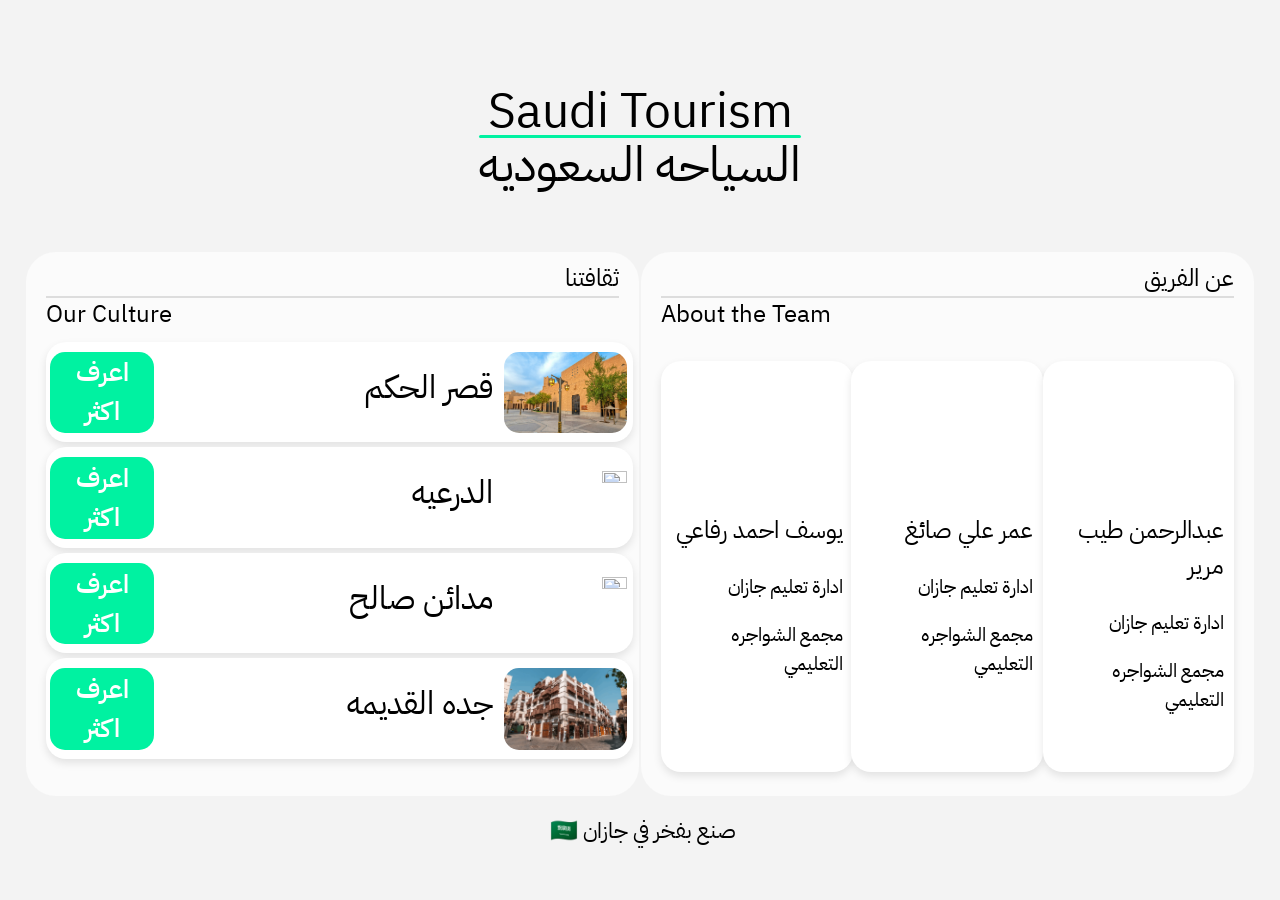
==== index.html @ 3a619424 "Add files via upload" ====
<!DOCTYPE html>
<html lang="en">
<head>
    <meta charset="UTF-8">
    <meta name="viewport" content="width=device-width, initial-scale=1.0">
    <title>Saudi Tourism</title>
    <link rel="stylesheet" href="style.css">
</head>
<body>
    <div class="title_container">
        <p dir="ltr">Saudi Tourism</p>
        <div class="line"></div>
        <p dir="ltr" class="arabic_title">السياحه السعوديه</p>
    </div>
    <div class="body_card" style="left: 2%;">
        <p dir="ltr">Our Culture</p>
        <div class="sline"></div>
        <p dir="rtl" class="arabic_stitle" style="margin-bottom: -76px;">ثقافتنا</p>

            <div class="person_carda">
                <a href = 'Palace.html'>
                    <button class="btn">اعرف اكثر</button>
                </a>
                <img src="20211031101613813.jpg" class='image' alt="">
                <p class="title_v">قصر الحكم</p>
            </div>

            <div class="person_carda">
                <a href = 'dyreeyah.html'>
                    <button class="btn">اعرف اكثر</button>
                </a>
                <img src="At-Turaif_District_of_Diriyah,_Saudi_Arabia.jpg" class='image' alt="">
                <p class="title_v">الدرعيه</p>
            </div>
            
            <div class="person_carda">
                <a href = 'Saleh.html'>
                    <button class="btn">اعرف اكثر</button>
                </a>
                <img src="Hegra,_Al-Ula,_Saudi_Arabia.png" class='image' alt="">
                <p class="title_v">مدائن صالح</p>
            </div>
            <div class="person_carda">
                <a href = 'Jeddah.html'>
                    <button class="btn">اعرف اكثر</button>
                </a>
                <img src="image-97-1024x683.png.webp" class='image' alt="">
                <p class="title_v">جده القديمه</p>
            </div>
    </div>
    <div class="body_card" style="right: 2%;">
        <p dir="ltr">About the Team</p>
        <div class="sline"></div>
        <p dir="rtl" class="arabic_stitle">عن الفريق</p>

            <div class="person_card">
                <div class="namec">

                </div>
                <div class="infoc">
                    <p dir="rtl" class="name">يوسف احمد رفاعي</p>
                    <p dir="rtl" class="info">ادارة تعليم جازان</p>
                    <p dir="rtl" class="info">مجمع الشواجره التعليمي</p>
                </div>
            </div>
            <div class="person_card" style="right: 34.5%;">
                <div class="namec">
                    
                </div>
                <div class="infoc">
                    <p dir="rtl" class="name">عمر علي صائغ</p>
                    <p dir="rtl" class="info">ادارة تعليم جازان</p>
                    <p dir="rtl" class="info">مجمع الشواجره التعليمي</p>
                </div>
            </div>
            <div class="person_card" style="right: 20px;">
                <div class="namec">
                    
                </div>
                <div class="infoc">
                    <p dir="rtl" class="name">عبدالرحمن طيب مرير</p>
                    <p dir="rtl" class="info">ادارة تعليم جازان</p>
                    <p dir="rtl" class="info">مجمع الشواجره التعليمي</p>
                </div>
            </div>
    </div>
    <div><p class="footerel">&nbsp;🇸🇦 صنع بفخر في جازان</p></div>
    <script src="https://twemoji.maxcdn.com/v/latest/twemoji.min.js"></script>
    <script>
      twemoji.parse(document.body);
    </script>
    <link rel="preconnect" href="https://fonts.googleapis.com">
    <link rel="preconnect" href="https://fonts.gstatic.com" crossorigin>
    <link href="https://fonts.googleapis.com/css2?family=IBM+Plex+Sans+Arabic:wght@100;200;300;400;500;600;700&display=swap" rel="stylesheet">
</body>
</html>
---- style.css ----
body {
    font-family: "IBM Plex Sans Arabic", sans-serif;
    margin: 0;
    height: 100vh;
    background-color: #f3f3f3;
}

.title_container {
    position: absolute;
    font-weight: 400;
    top:3%;
    left: 50%;
    text-align: center;
    width: fit-content;
    height: fit-content;
    transform: translateX(-50%);
    font-size: 3rem;
}

img.emoji {
  width: 2rem;
  height: 2rem;
  vertical-align: -0.6rem;
}

.arabic_title {
    position: relative;
    bottom: 117px;
}

.line {
    background-color: #00f2a1;
    height: 3px;
    position: relative;
    bottom: 60px;
    border-radius: 120px;
    width: 100%;
}

.sline {
    background-color: #dddddd;
    height: 1.5px;
    position: relative;
    bottom: 60px;
    width: 100%;
}


.body_card {
    background-color: rgb(251, 251, 251);
    border-radius: 30px;
    padding: 20px;
    position: absolute;
    font-weight: 400;
    top:28%;
    width: 44.8%;
    height: 56%;
    font-size: 1.5rem;
}

.arabic_stitle {
    position: relative;
    bottom: 122px;
}

.footerel {
    text-align: center;
    position: absolute;
    top: 88%;
    font-size: 1.4rem;
    width: 100%;
}

.person_card {
    box-shadow: 0 4px 8px rgba(0, 0, 0, 0.1);
    text-align: right;
    padding: 10px;
    position: absolute;
    top: 20%;
    background-color: white;
    border-radius: 20px;
    width: 28%;
    height: 72%;
}

.person_carda {
    box-shadow: 0 4px 8px rgba(0, 0, 0, 0.1);
    text-align: right;
    padding: 10px;
    background-color: white;
    border-radius: 20px;
    width: 99%;
    height: 16%;
    margin-bottom: 5px;

}

.image {
    width: 20%;
    height: 15%;
    border-radius: 15px;
    border: none;
    position: absolute;
    right: 2%;
}

.btn {
    background-color: #00f2a1;
    font-size: 1.6rem;
    width: 17%;
    font-weight: 600;
    color: white;
    height: 15%;
    border-radius: 15px;
    border: none;
    position: absolute;
    left: 4%;
    font-family: "IBM Plex Sans Arabic", sans-serif;
}

.title_v {
    position: absolute;
    margin-top: 11px;
    margin-right: 5px;
    right: 23%;
    font-size: 2rem;
}

.namec {
    position: relative;
    width: 100%;
    text-align: center;
    height: 30%;
}

.info{
    font-size: 1.2rem;
}
.name {
    font-size: 1.5rem;
}
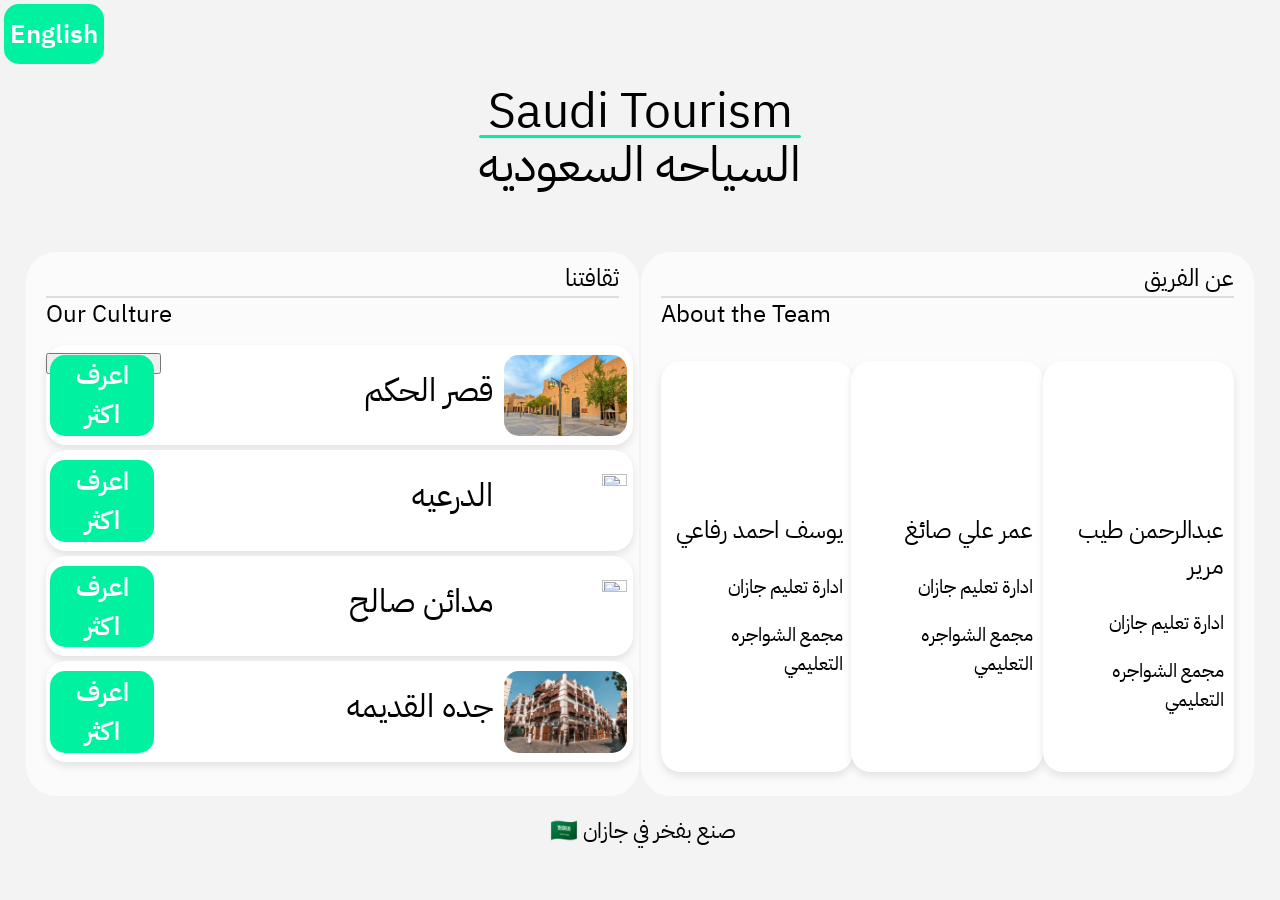
==== commit 2c72102e: "Update index.html" ====
--- a/index.html
+++ b/index.html
@@ -7,6 +7,9 @@
     <link rel="stylesheet" href="style.css">
 </head>
 <body>
+    <a href="eng.html">
+        <button class="backbtn">English</button>
+    </a>
     <div class="title_container">
         <p dir="ltr">Saudi Tourism</p>
         <div class="line"></div>
@@ -16,8 +19,10 @@
         <p dir="ltr">Our Culture</p>
         <div class="sline"></div>
         <p dir="rtl" class="arabic_stitle" style="margin-bottom: -76px;">ثقافتنا</p>
-
-            <div class="person_carda">
+        <a href="https://drive.google.com/file/d/1AaHlNNd92nOOq_Lu-yUsC9YkQYodLVEy/view?usp=sharing">
+        <button class="video_btn">مقطع بلغة الاشارة</button>
+        </a>
+            <div class="person_carda" style="margin-top: -33px;">
                 <a href = 'Palace.html'>
                     <button class="btn">اعرف اكثر</button>
                 </a>
@@ -93,4 +98,4 @@
     <link rel="preconnect" href="https://fonts.gstatic.com" crossorigin>
     <link href="https://fonts.googleapis.com/css2?family=IBM+Plex+Sans+Arabic:wght@100;200;300;400;500;600;700&display=swap" rel="stylesheet">
 </body>
-</html>+</html>
--- a/style.css
+++ b/style.css
@@ -3,6 +3,20 @@
     margin: 0;
     height: 100vh;
     background-color: #f3f3f3;
+}
+.backbtn {
+    background-color: #00f2a1;
+    font-size: 1.6rem;
+    width: 100px;
+    font-weight: 600;
+    color: white;
+    height: 60px;
+    border-radius: 15px;
+    border: none;
+    position: absolute;
+    left: 4px;
+    top: 4px;
+    font-family: "IBM Plex Sans Arabic", sans-serif;
 }
 
 .title_container {
